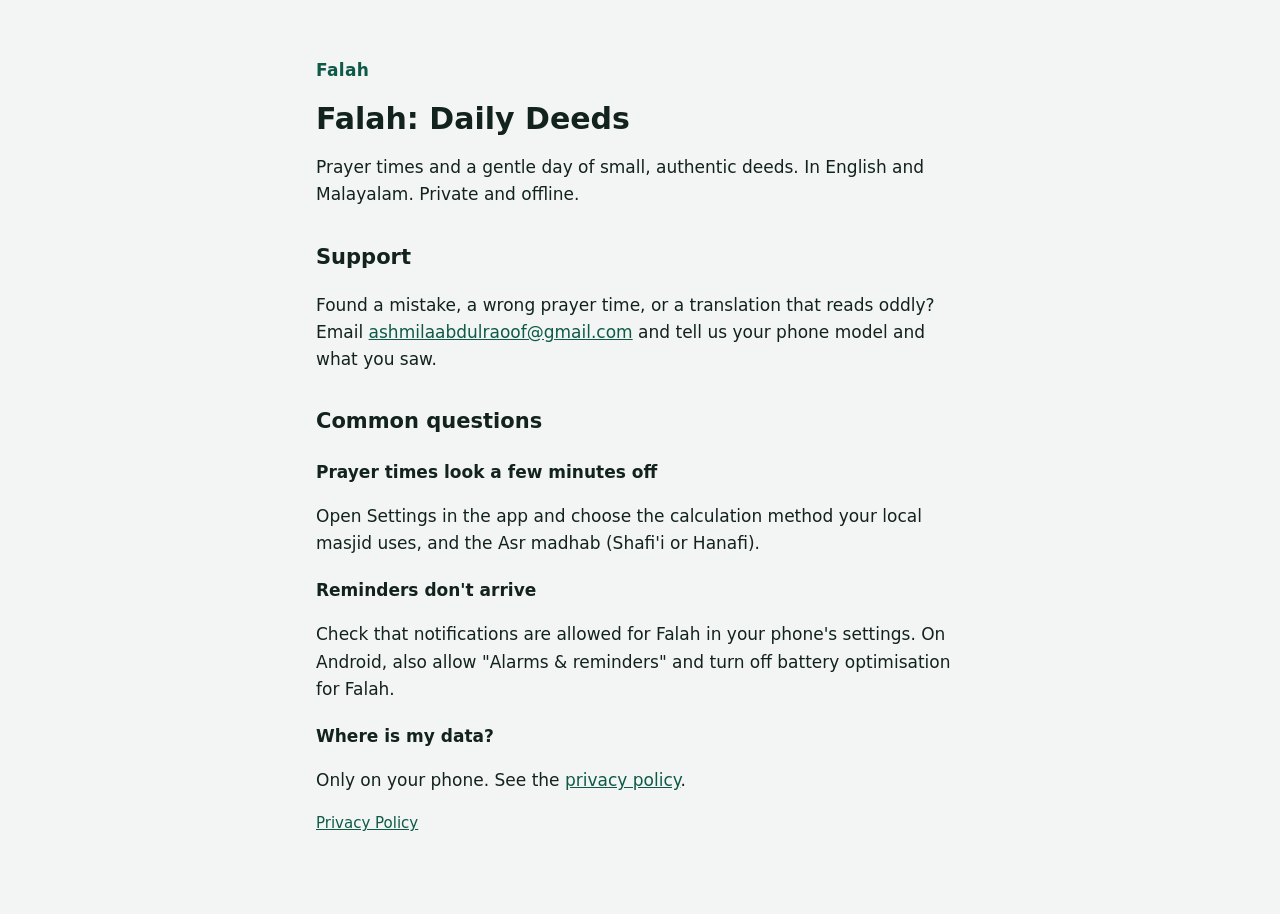
==== index.html @ 6d371a4b "Falah privacy policy and support page" ====
<!doctype html>
<html lang="en">
<head>
<meta charset="utf-8">
<meta name="viewport" content="width=device-width, initial-scale=1">
<title>Falah · Daily Deeds</title>
<link rel="stylesheet" href="style.css">
</head>
<body>
<main>
<p class="brand">Falah</p>
<h1>Falah: Daily Deeds</h1>
<p>Prayer times and a gentle day of small, authentic deeds. In English and Malayalam. Private and offline.</p>

<h2>Support</h2>
<p>Found a mistake, a wrong prayer time, or a translation that reads oddly? Email <a href="mailto:ashmilaabdulraoof@gmail.com">ashmilaabdulraoof@gmail.com</a> and tell us your phone model and what you saw.</p>

<h2>Common questions</h2>
<h3>Prayer times look a few minutes off</h3>
<p>Open Settings in the app and choose the calculation method your local masjid uses, and the Asr madhab (Shafi'i or Hanafi).</p>
<h3>Reminders don't arrive</h3>
<p>Check that notifications are allowed for Falah in your phone's settings. On Android, also allow "Alarms &amp; reminders" and turn off battery optimisation for Falah.</p>
<h3>Where is my data?</h3>
<p>Only on your phone. See the <a href="privacy.html">privacy policy</a>.</p>

<p class="muted"><a href="privacy.html">Privacy Policy</a></p>
</main>
</body>
</html>
---- style.css ----
:root { --bg: #F3F5F4; --fg: #12221D; --muted: #5B6B66; --accent: #0E5A47; }
@media (prefers-color-scheme: dark) { :root { --bg: #0F1714; --fg: #E6EEEA; --muted: #9AAAA4; --accent: #6FC3A6; } }
* { box-sizing: border-box; }
body { margin: 0; background: var(--bg); color: var(--fg); font: 17px/1.6 -apple-system, system-ui, "Segoe UI", Roboto, sans-serif; }
main { max-width: 680px; margin: 0 auto; padding: 40px 16px 64px; }
.brand { font-weight: 700; color: var(--accent); letter-spacing: .02em; }
.brand a { color: inherit; text-decoration: none; }
h1 { font-size: 30px; line-height: 1.2; margin: 8px 0 4px; }
h2 { font-size: 21px; margin-top: 32px; }
h3 { font-size: 17px; margin: 20px 0 4px; }
a { color: var(--accent); }
.muted { color: var(--muted); font-size: 15px; }
li { margin-bottom: 8px; }
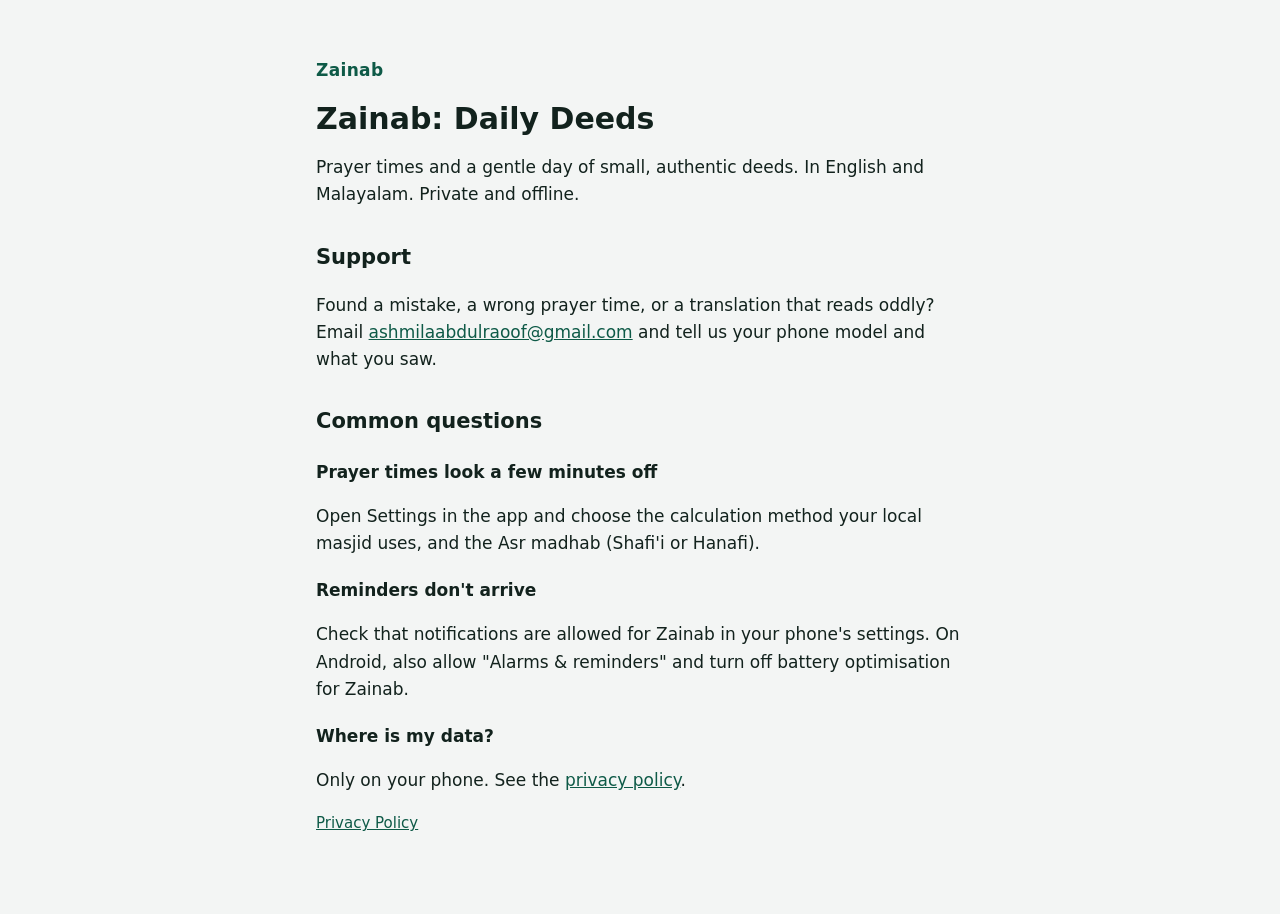
==== commit e0deda9c: "Rename to Zainab" ====
--- a/index.html
+++ b/index.html
@@ -3,13 +3,13 @@
 <head>
 <meta charset="utf-8">
 <meta name="viewport" content="width=device-width, initial-scale=1">
-<title>Falah · Daily Deeds</title>
+<title>Zainab · Daily Deeds</title>
 <link rel="stylesheet" href="style.css">
 </head>
 <body>
 <main>
-<p class="brand">Falah</p>
-<h1>Falah: Daily Deeds</h1>
+<p class="brand">Zainab</p>
+<h1>Zainab: Daily Deeds</h1>
 <p>Prayer times and a gentle day of small, authentic deeds. In English and Malayalam. Private and offline.</p>
 
 <h2>Support</h2>
@@ -19,7 +19,7 @@
 <h3>Prayer times look a few minutes off</h3>
 <p>Open Settings in the app and choose the calculation method your local masjid uses, and the Asr madhab (Shafi'i or Hanafi).</p>
 <h3>Reminders don't arrive</h3>
-<p>Check that notifications are allowed for Falah in your phone's settings. On Android, also allow "Alarms &amp; reminders" and turn off battery optimisation for Falah.</p>
+<p>Check that notifications are allowed for Zainab in your phone's settings. On Android, also allow "Alarms &amp; reminders" and turn off battery optimisation for Zainab.</p>
 <h3>Where is my data?</h3>
 <p>Only on your phone. See the <a href="privacy.html">privacy policy</a>.</p>
 
